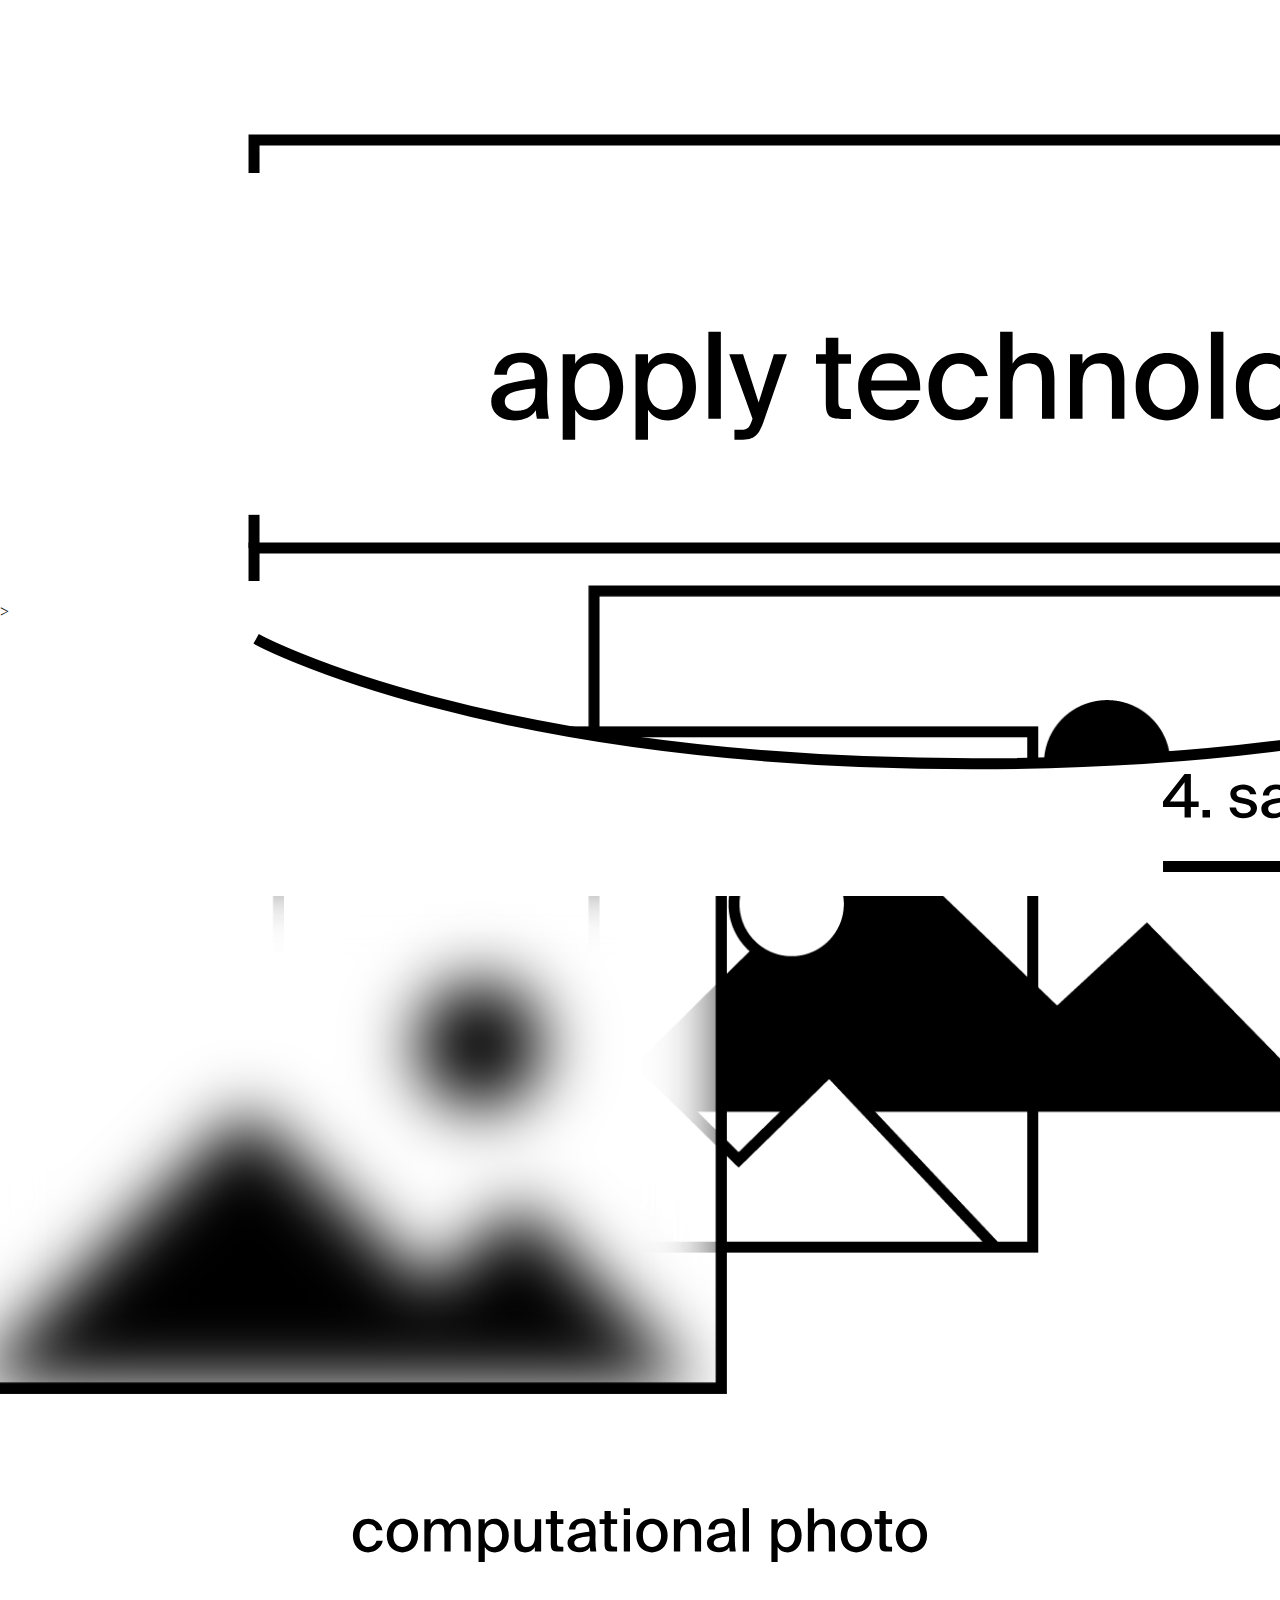
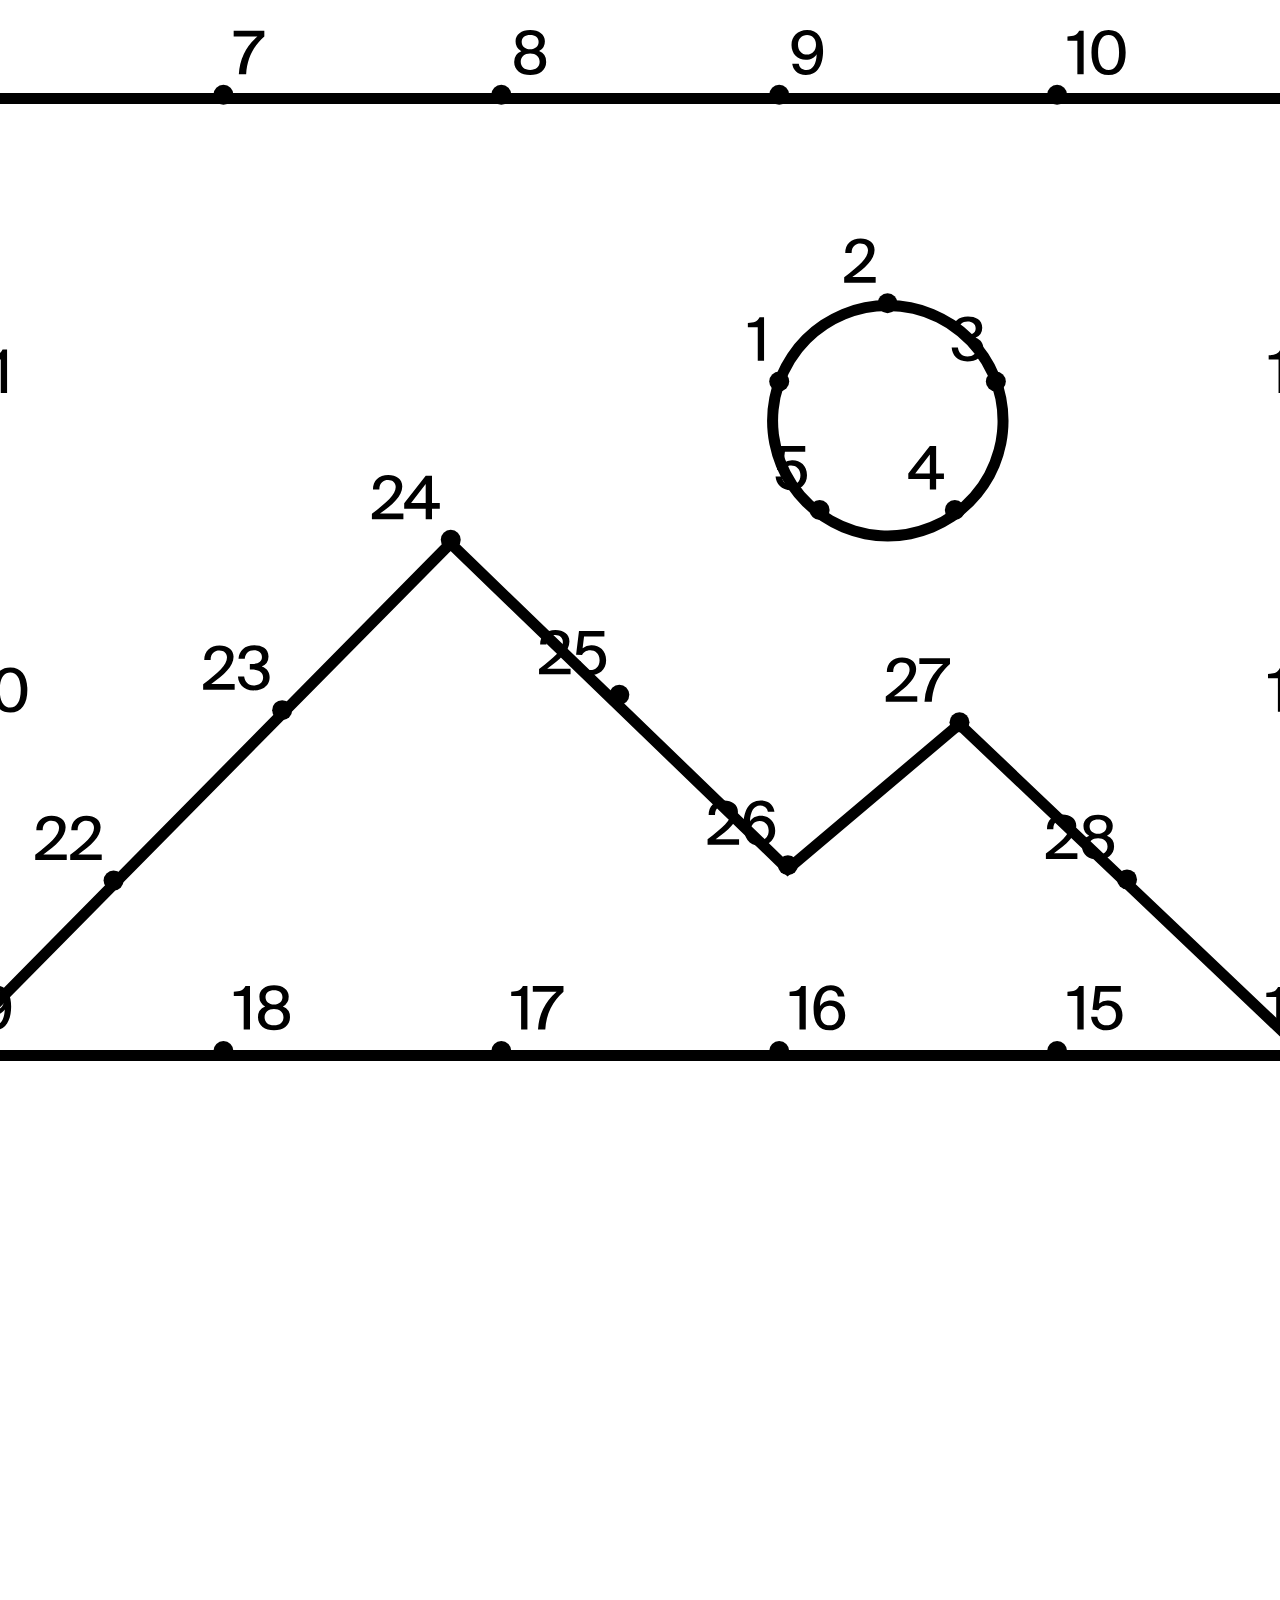
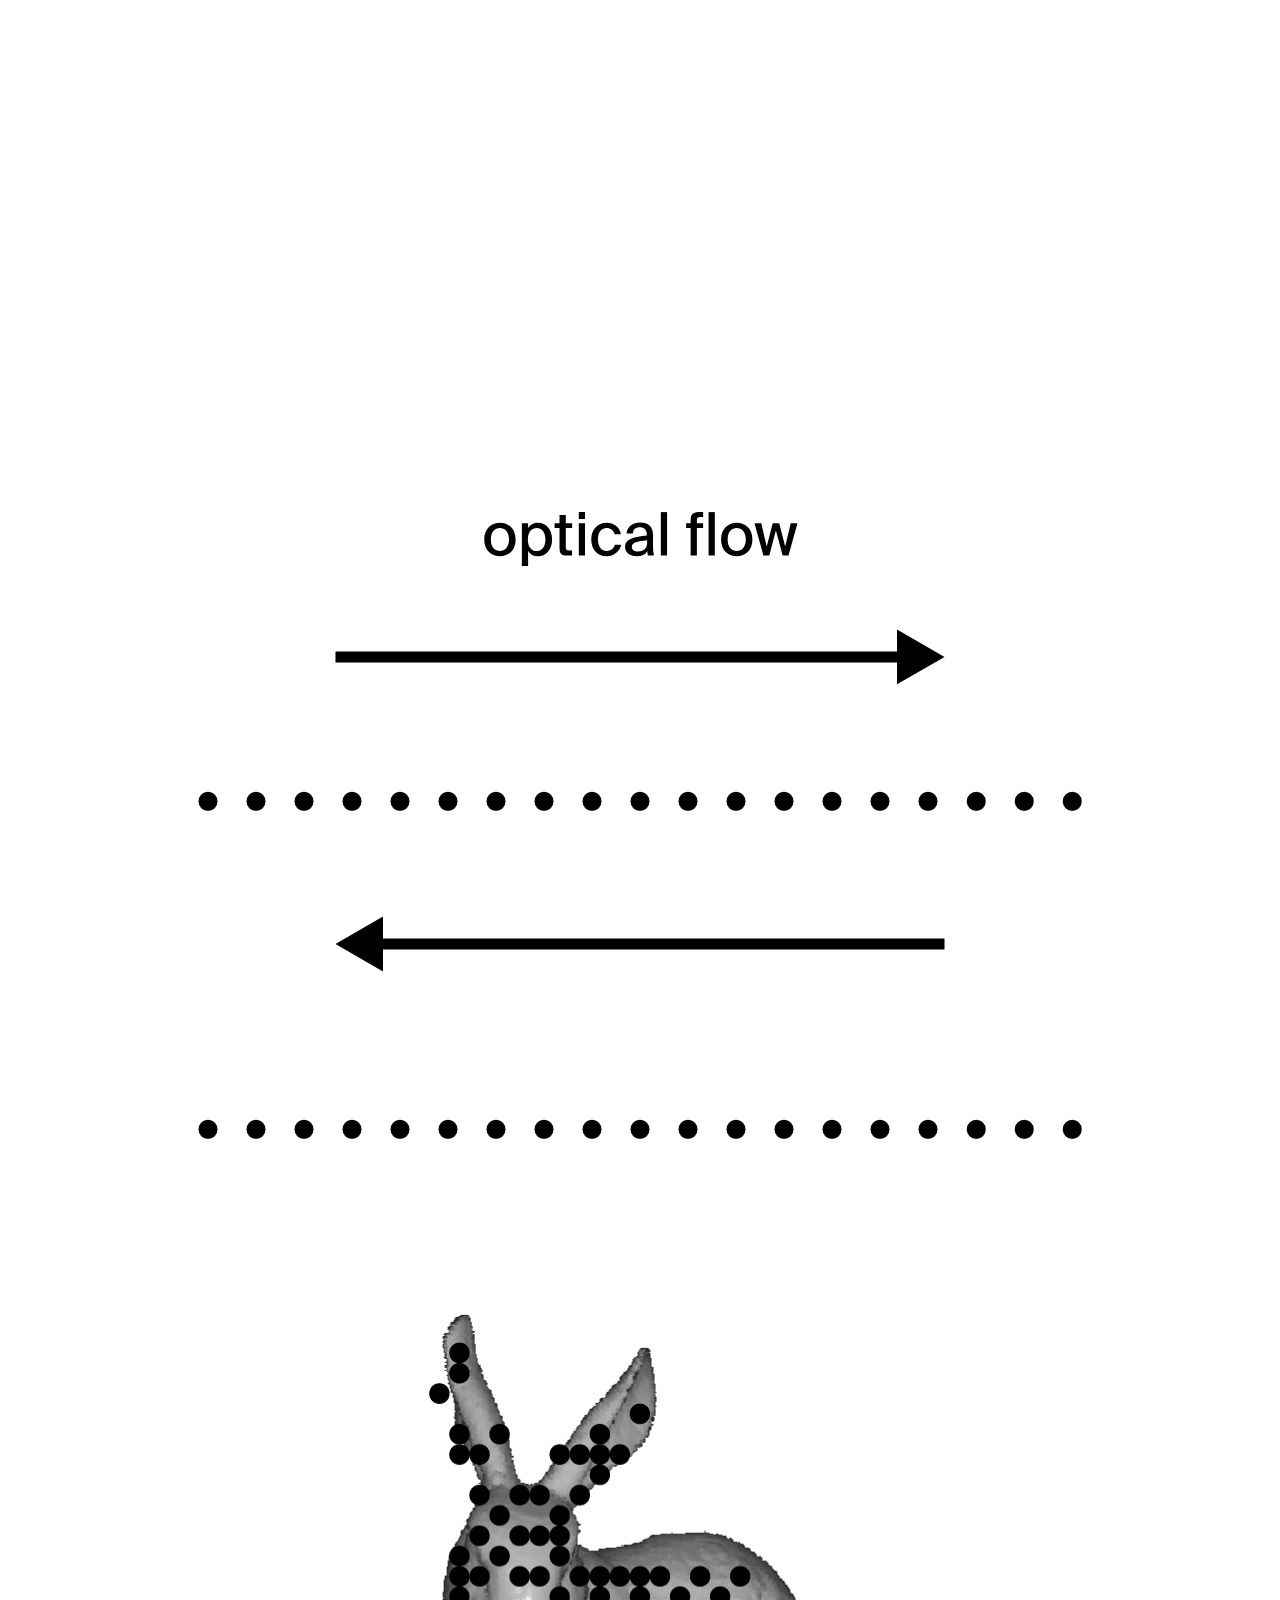
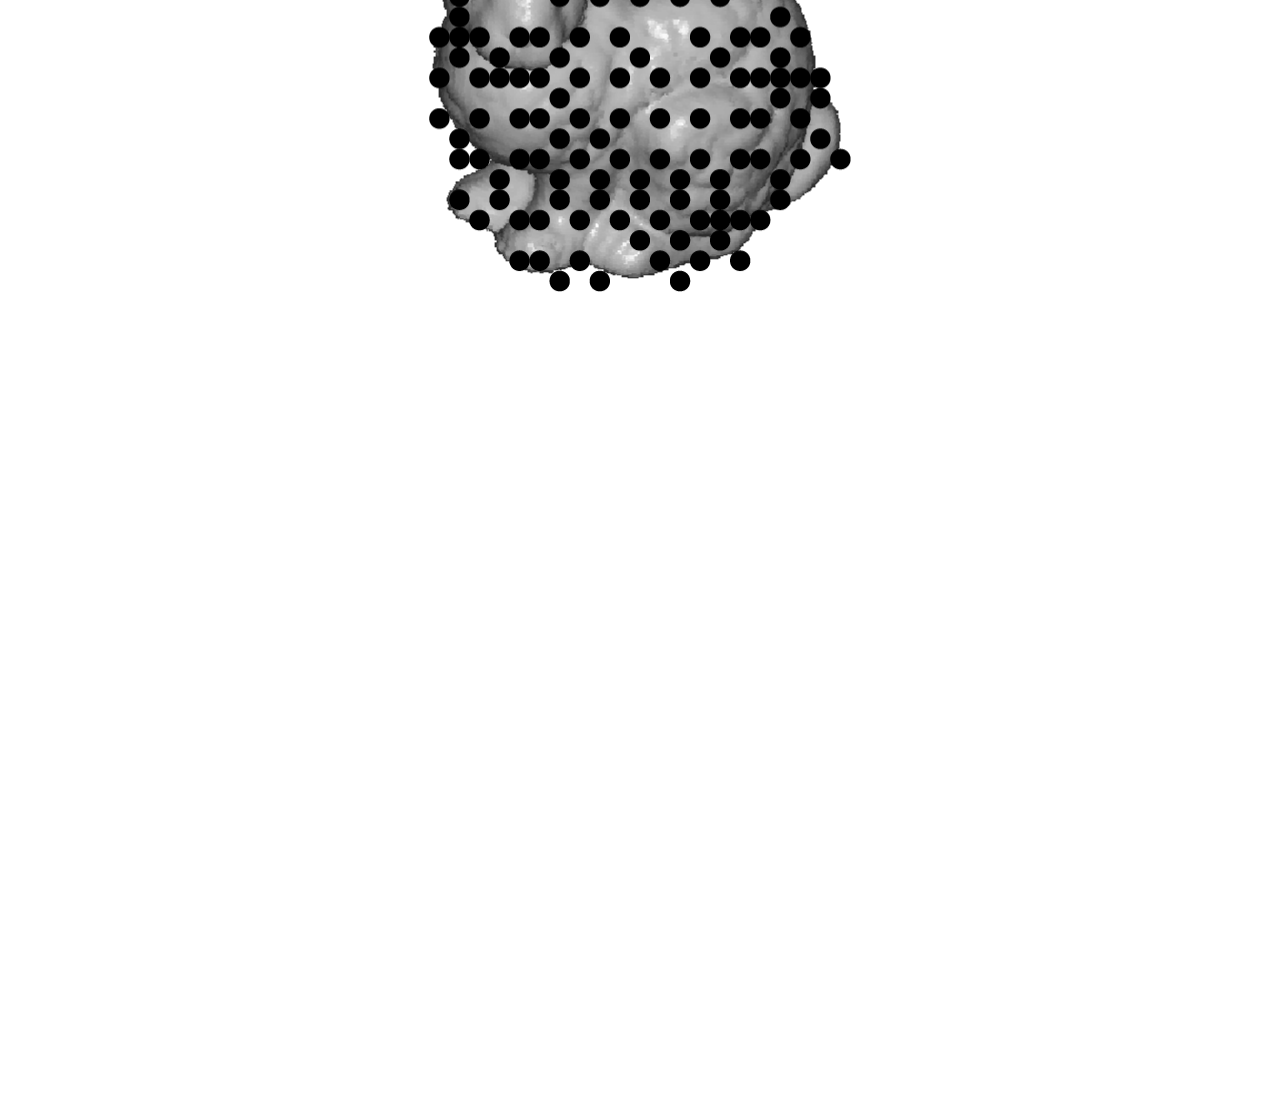
==== apply_technology.html @ 3d33c902 "changes" ====
<!DOCTYPE html>
<html lang="en">
<head>
    <meta charset="UTF-8">
    <meta http-equiv="X-UA-Compatible" content="IE=edge">
    <meta name="viewport" content="width=device-width, initial-scale=1.0">
    <title>apply_technology</title>
    <link rel="stylesheet" href="technology.css">
</head>
<body>
    <div class="top">
        <img src="top.svg" width=1920px>
    </div>

    <div class="apply">
        <img src="3_apply_technology/SVG/apply_technology_1.svg" width=1920px>
    </div>

    <div class="bottom">
        <div class="button-next-4">
            <p><a href="save_in_memory.html"><img src="3_apply_technology/SVG/button_next_4_2.svg" width=757.0739px></a></p>
        </div>
        <img src="bottom.svg" width=1920px>
    </div>
    
    <div class="children">
        <div class="placeholder">
            <div class="pics">
                <div class="pics">
                    <img src="3_apply_technology/1x/photos_layers.png" width=1427.1111px>
                </div>
            </div>

            <div class="comput">
            <img src="3_apply_technology/SVG/computational_photo_2.svg" width=1920px>
            </div>

            <div class="comp_photo_dots">
                <img src="3_apply_technology/SVG/comp_photo_dots.svg" width=1409.4703px>
            </div>

            <div class="comp_photo_lines">
                <img src="3_apply_technology/SVG/comp_photo_lines.svg" width=1409.4703px>
            </div>

            <div class="opt_flow">
                <img src="3_apply_technology/SVG/optical_flow_2.svg" width=1920px>
            </div>

            <div class="marq">
                <marquee behavior="alternate" direction="right">•  •  •  •  •  •  •  •  •  •  •  •  •  •  •  •  •  •  • </marquee>
            </div>

            <div class="arrow">
                <img src="3_apply_technology/SVG/arrow_left.svg" width=1920px>
            </div>

            <div class="marq">
                <marquee behavior="alternate" direction="right">•  •  •  •  •  •  •  •  •  •  •  •  •  •  •  •  •  •  • </marquee>
            </div>

            <div class="bunny_photo">
                <img src="3_apply_technology/1x/bunny_1.png" width=1920px>
            </div>

            <div class="bunny_points">
                <img src="3_apply_technology/1x/bunny_points.png" width=421.0702px>
            </div>

        </div>>
    </div>>

</body>
</html>
---- technology.css ----
html {
    cursor: url(cross_cursor.png) 32.3 32.3, default;
}

body {
    max-width: 1920px;
    margin-left: auto;
    margin-right: auto;
    padding: 0;
    height: 600vh;
}

.top {
    position: fixed;
    z-index: 30;
}

.bottom {
    position: fixed;
    bottom: 0;
    z-index: 31;
}

.button-next-4 {
    display: flex;
    position: relative;
    justify-content: flex-end;
    align-items: flex-end;
    bottom: -280px;
    z-index: 100;
}

.placeholder {
    position: absolute;
    width: 1500px;
    margin: 0 auto;
    display: flex;
    justify-content: center;
    flex-direction: column;
    align-items: center;
}

.children {
    position: relative;
    display: flex;
    max-width:1920px;
    margin: 0 auto;
    justify-content: center;
}

.comp_photo_lines {
    top: -1409.6498px;
}

.marq {
    padding-top: 60px;
    font-size: 60pt;
    font-family: 'Suisse Int\'l Book'
}   

.bunny_points {
    position: relative;
    top: -800px;
}

.comp_photo_lines {
    position: relative;
    top: -972px;
}
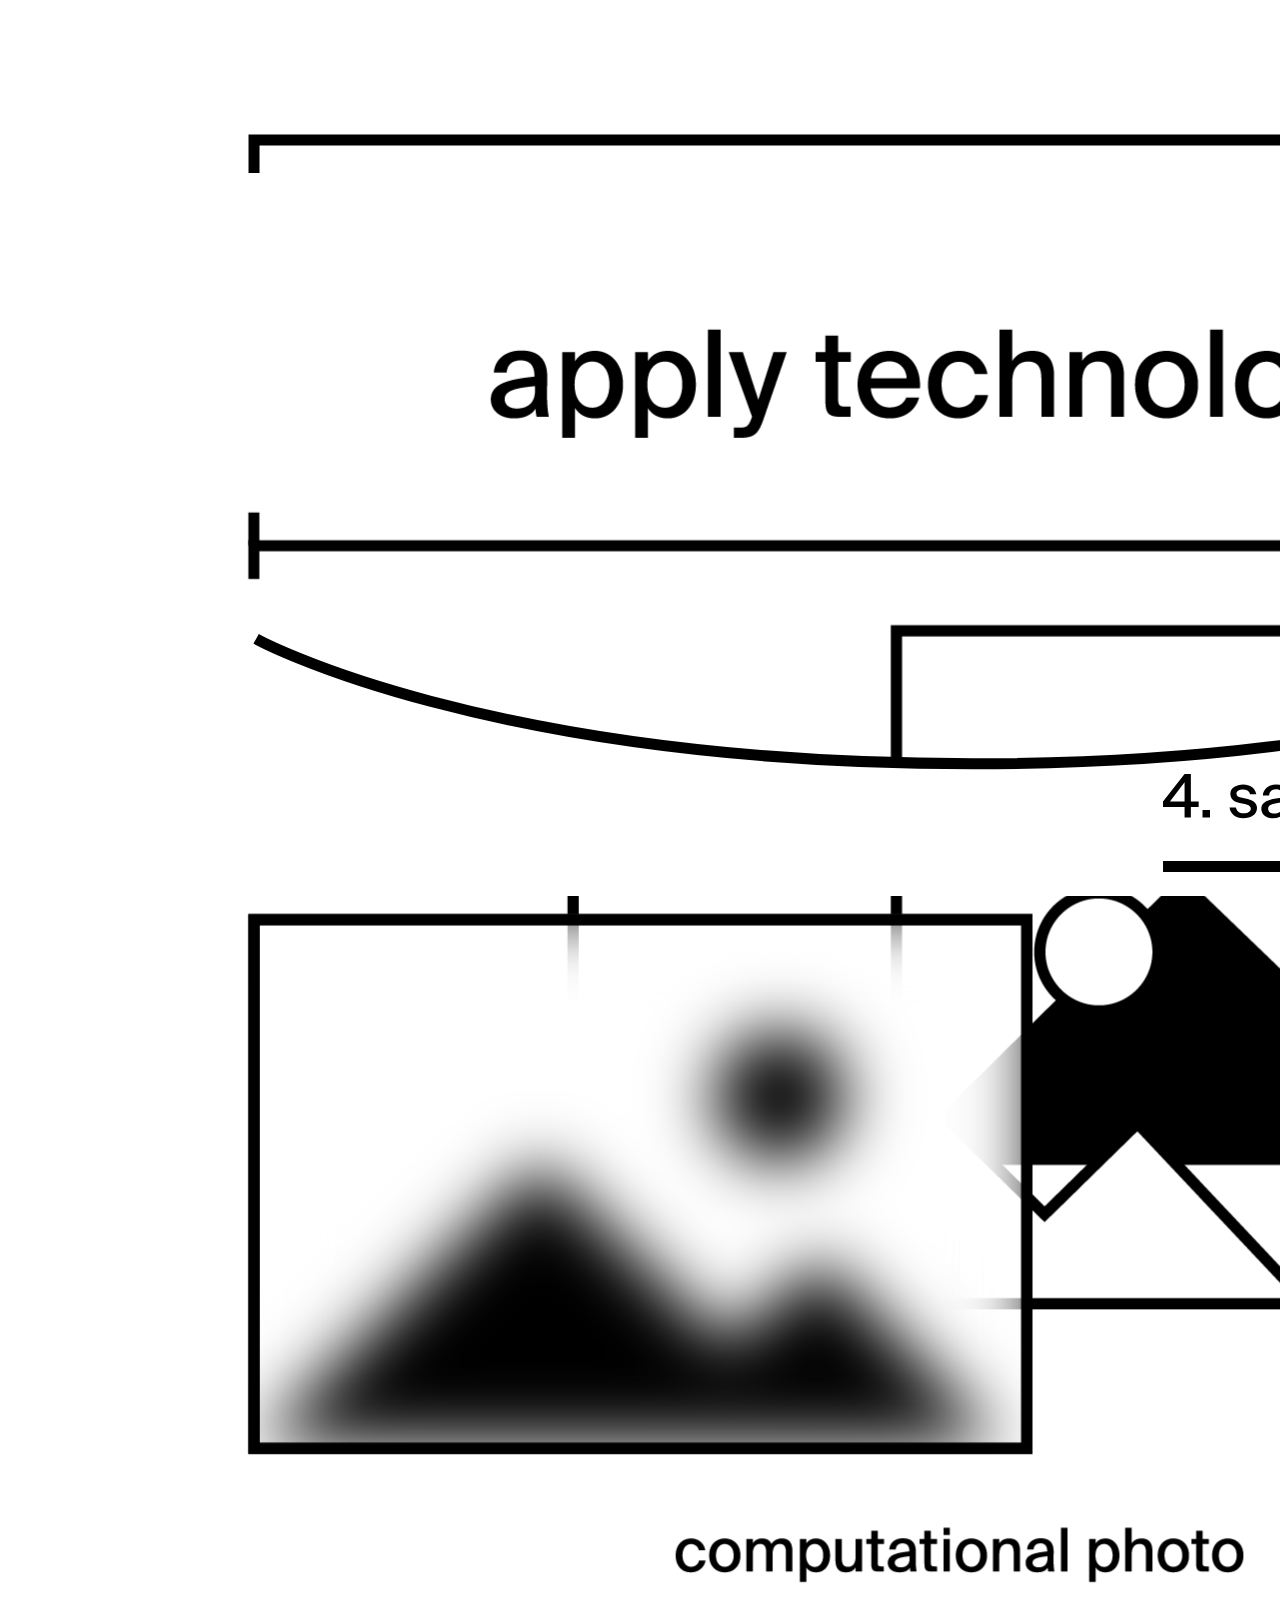
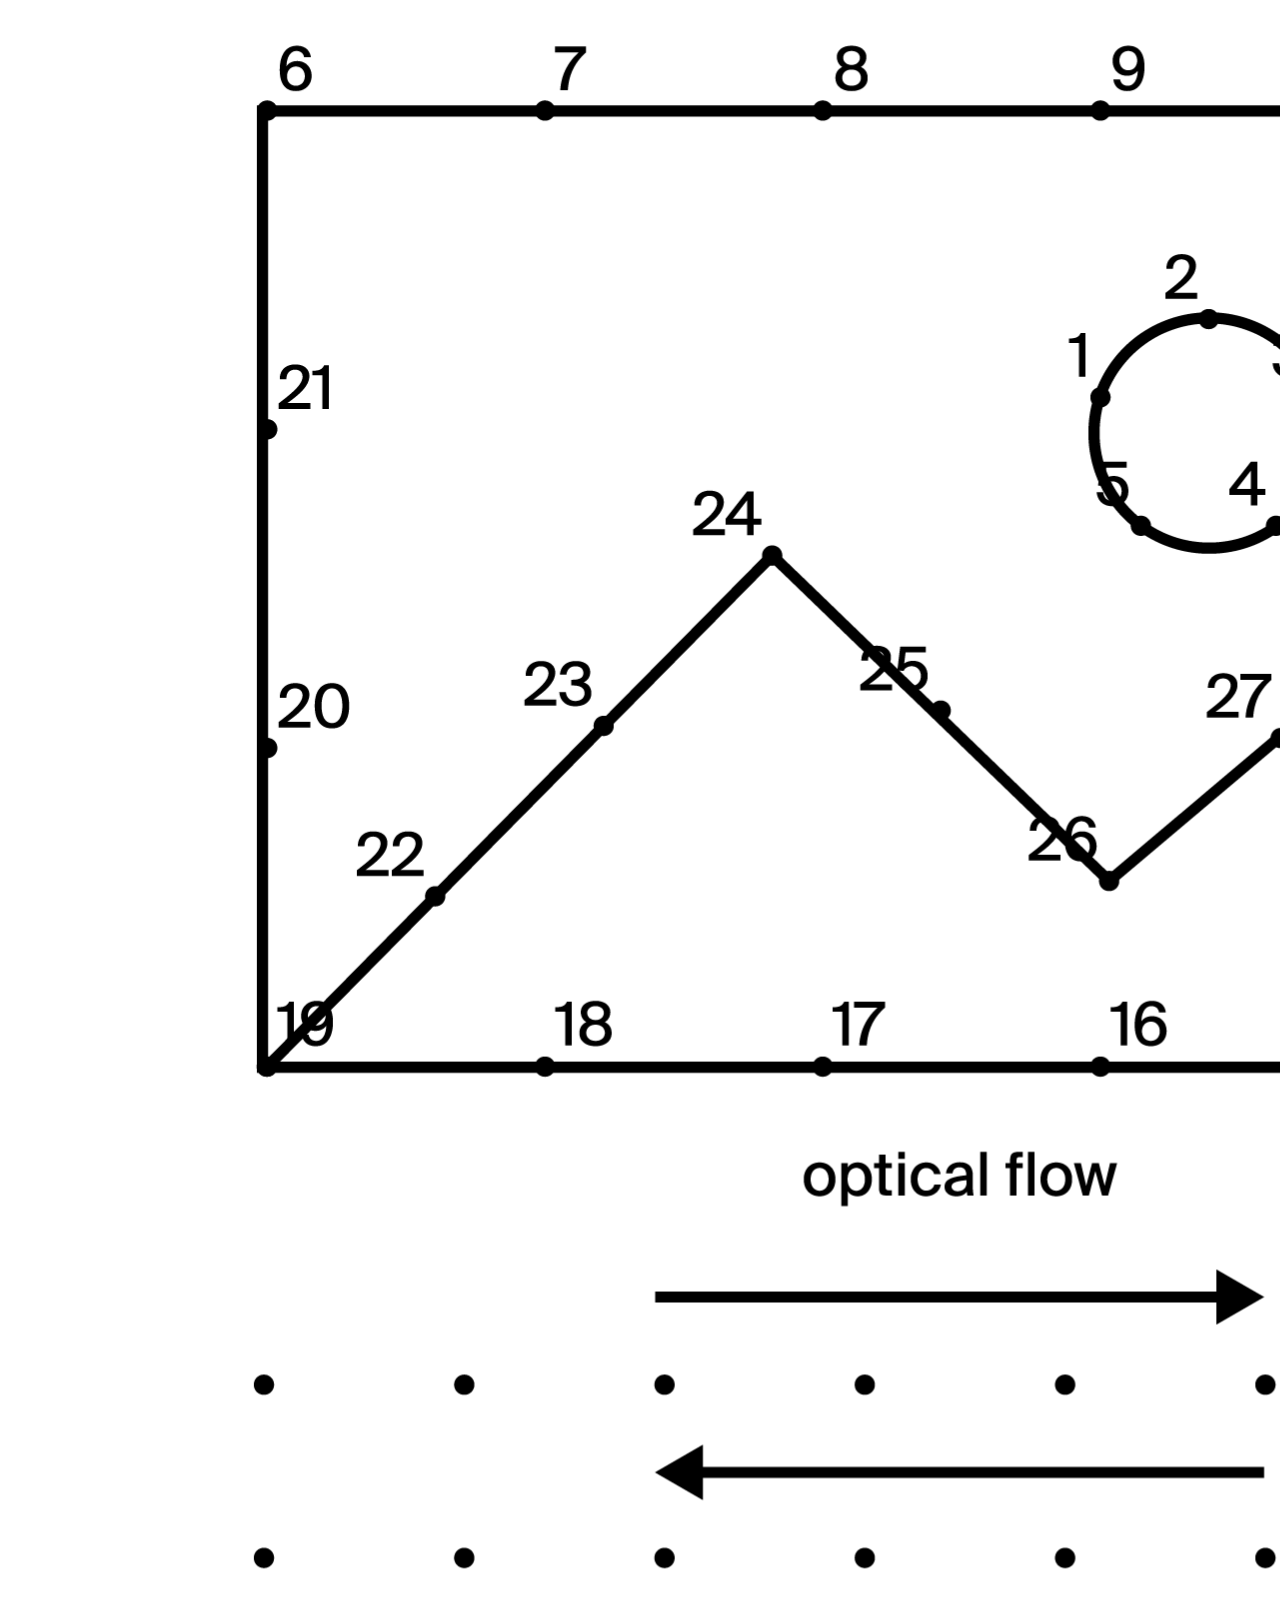
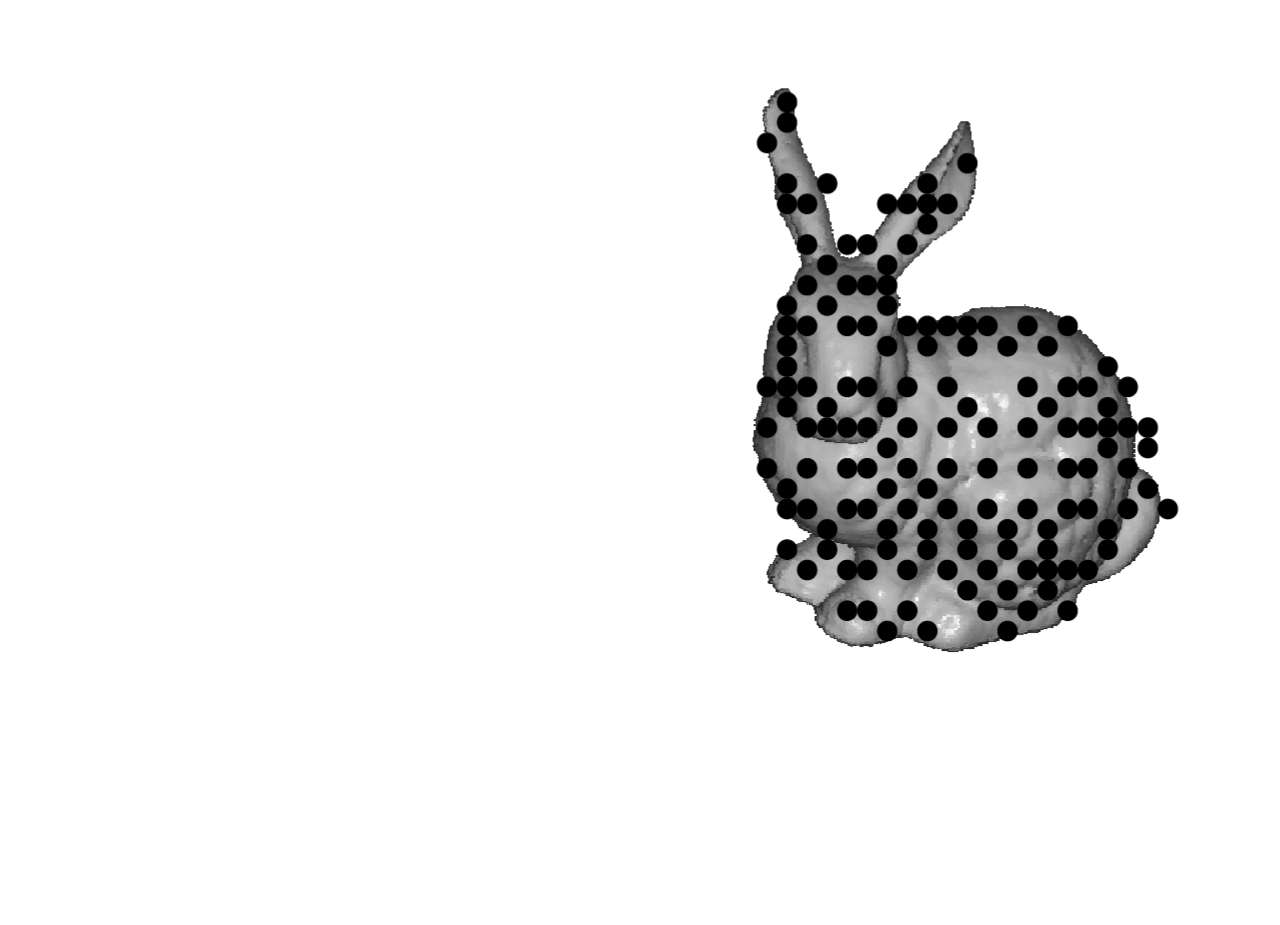
==== commit f9ee5a04: "changes" ====
--- a/apply_technology.html
+++ b/apply_technology.html
@@ -13,7 +13,7 @@
     </div>
 
     <div class="apply">
-        <img src="3_apply_technology/SVG/apply_technology_1.svg" width=1920px>
+        <img src="3_apply_technology/1x/technology_page.png" width=1920px>
     </div>
 
     <div class="bottom">
@@ -23,7 +23,7 @@
         <img src="bottom.svg" width=1920px>
     </div>
     
-    <div class="children">
+    <!-- <div class="children">
         <div class="placeholder">
             <div class="pics">
                 <div class="pics">
@@ -68,7 +68,7 @@
             </div>
 
         </div>>
-    </div>>
+    </div>> -->
 
 </body>
 </html>--- a/technology.css
+++ b/technology.css
@@ -7,7 +7,7 @@
     margin-left: auto;
     margin-right: auto;
     padding: 0;
-    height: 600vh;
+    padding-bottom: 254.6307px ;
 }
 
 .top {
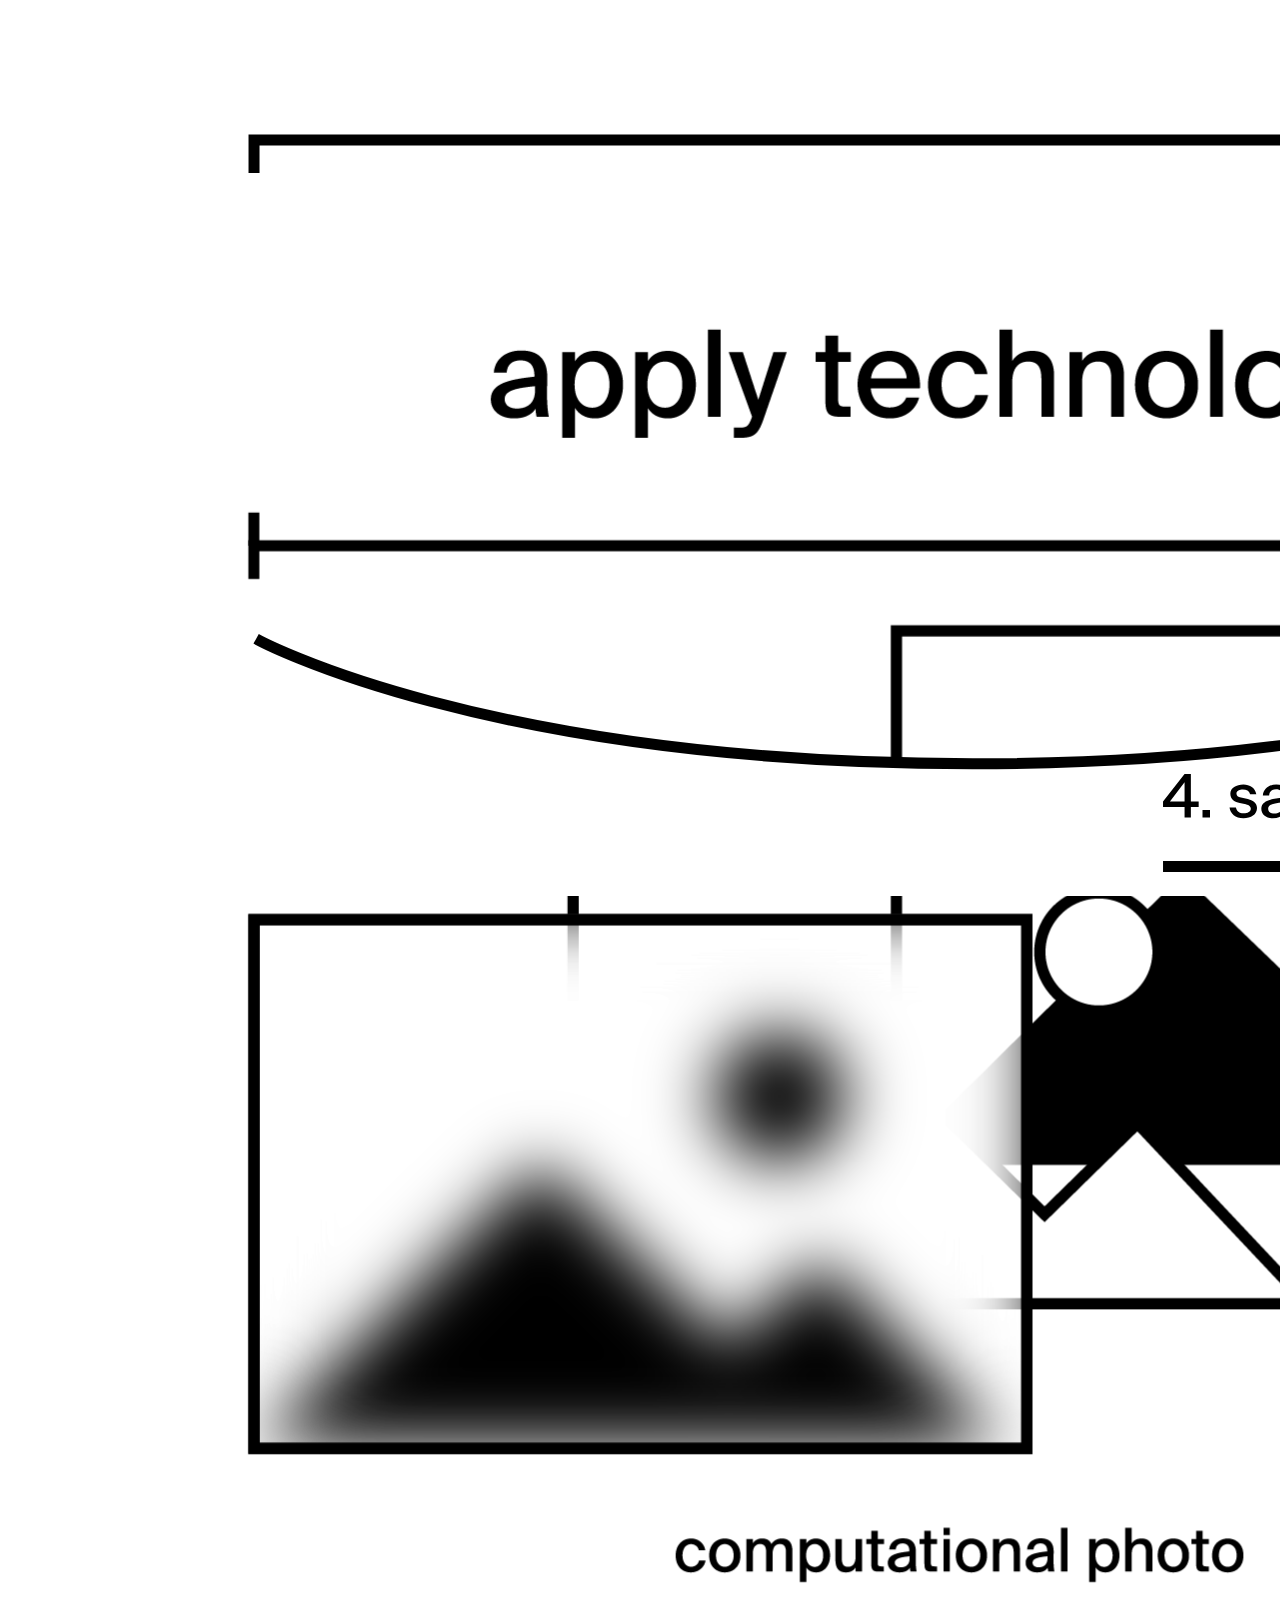
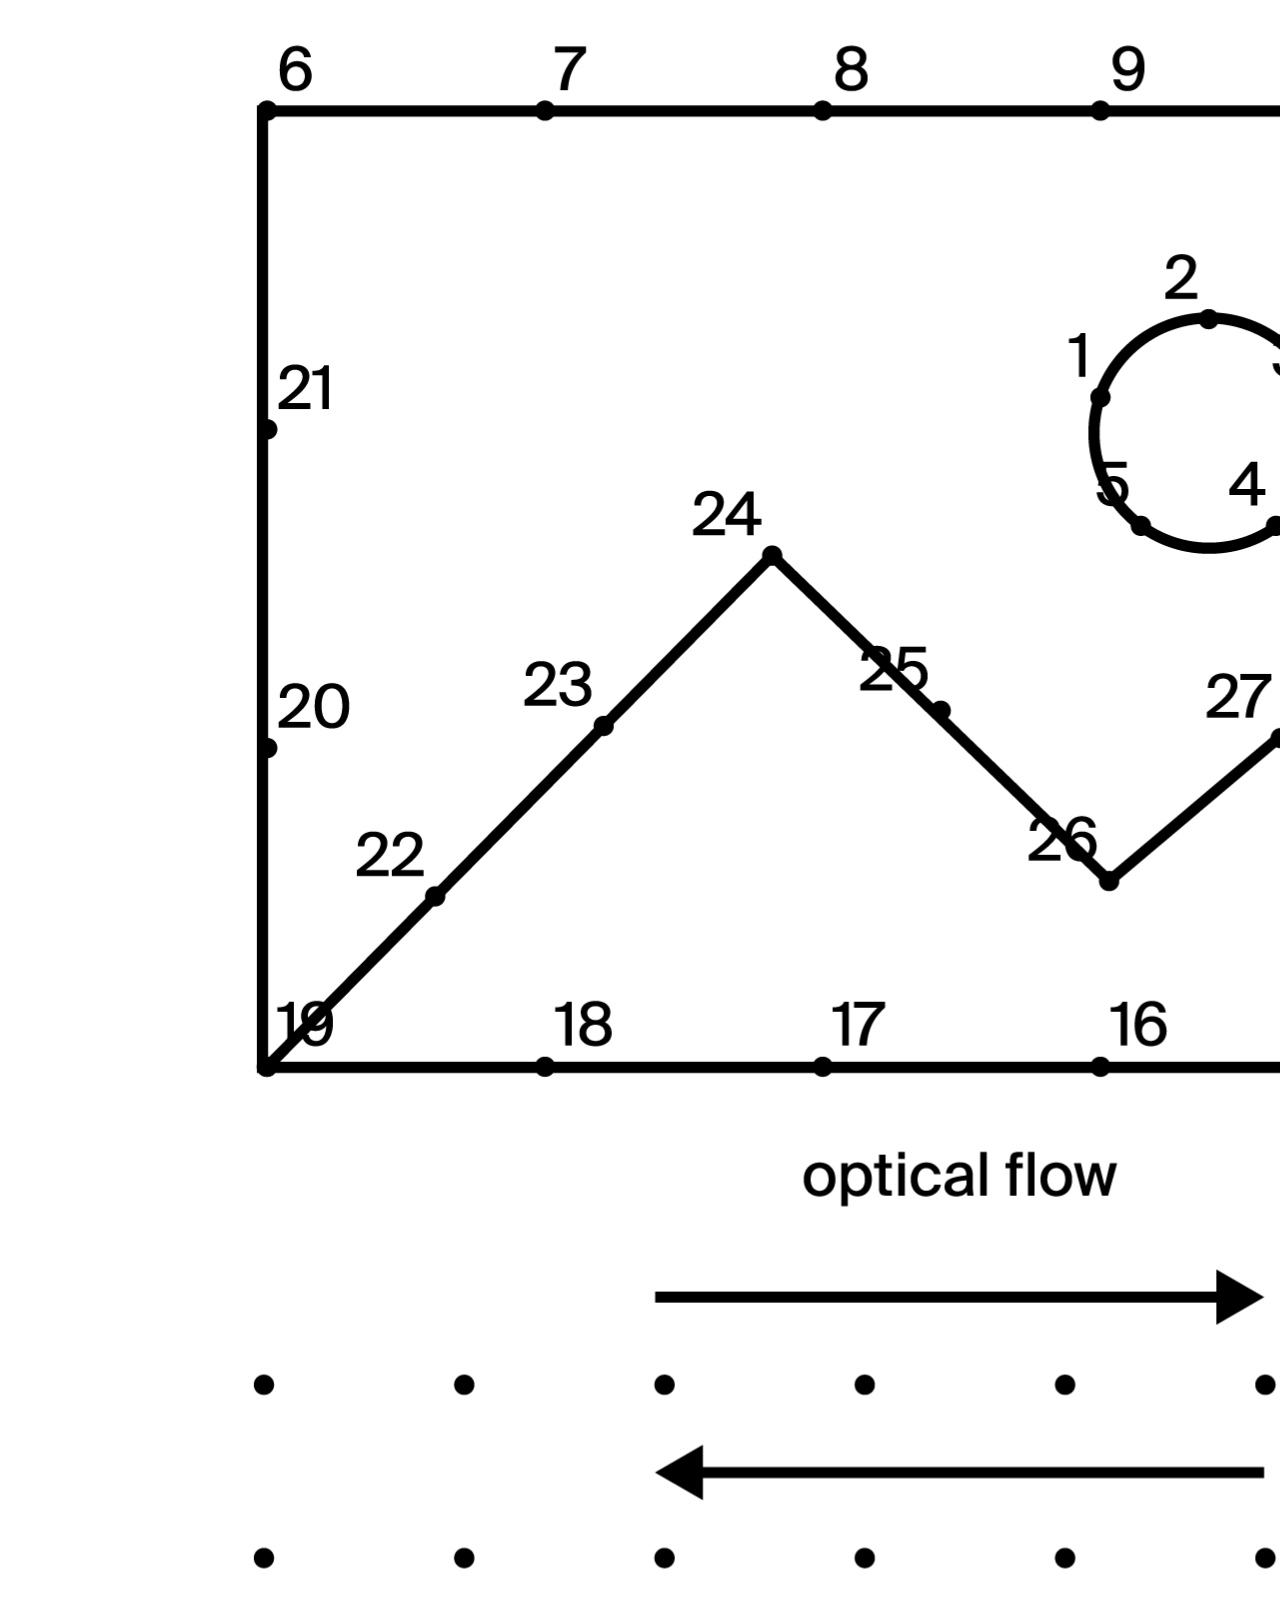
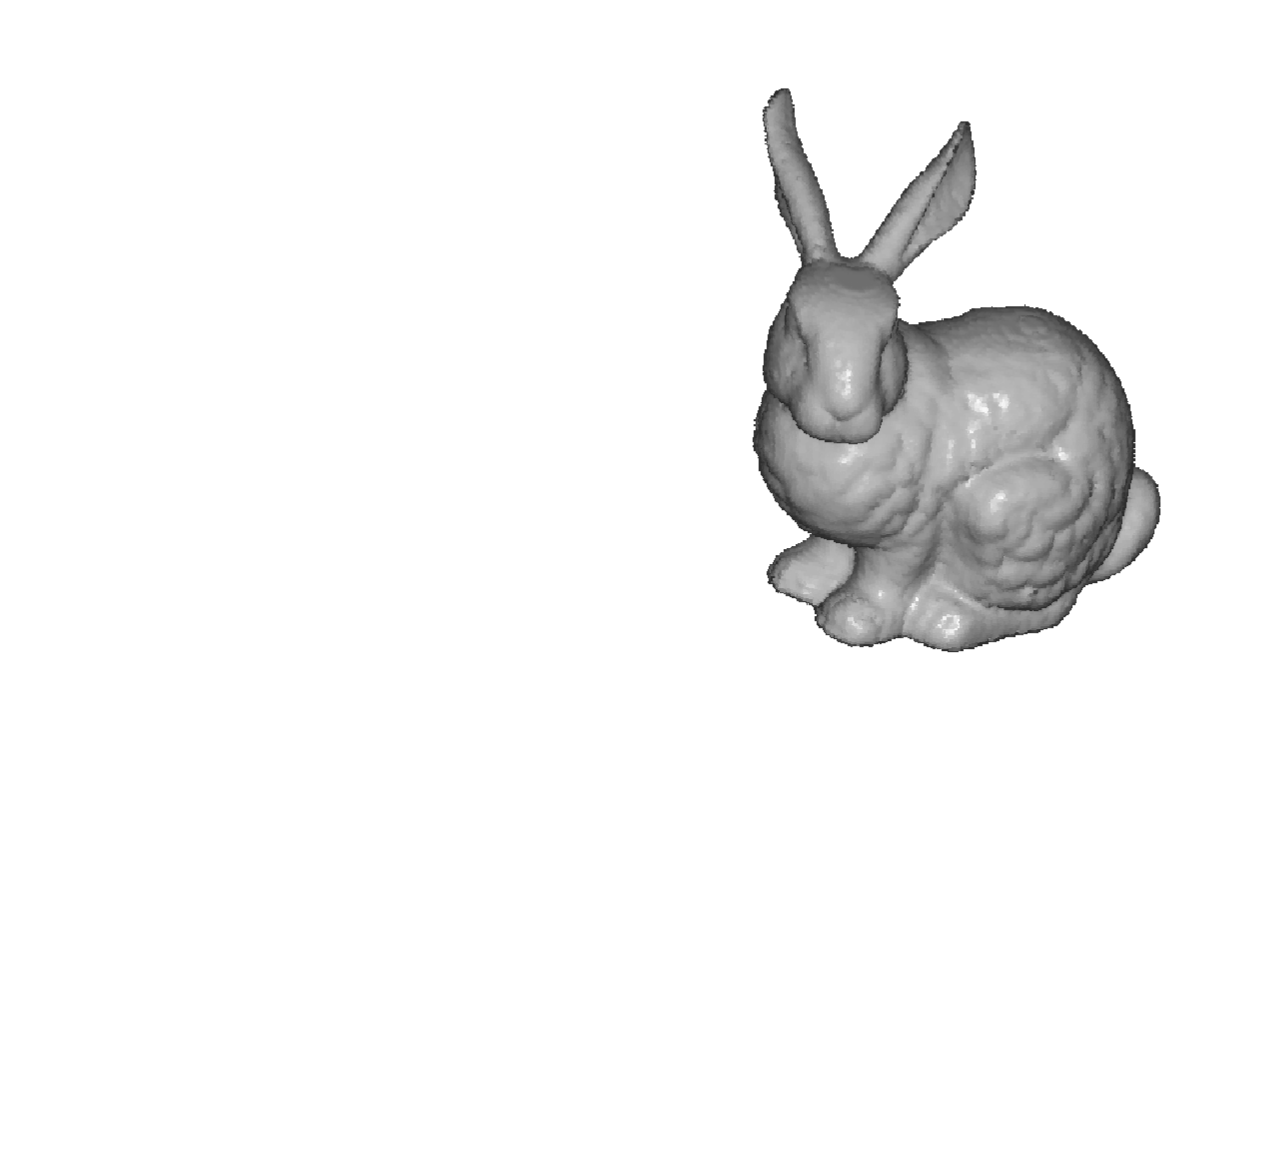
==== commit 3c3f0b33: "changes_site" ====
--- a/apply_technology.html
+++ b/apply_technology.html
@@ -13,7 +13,7 @@
     </div>
 
     <div class="apply">
-        <img src="3_apply_technology/1x/technology_page.png" width=1920px>
+        <background-image><img src="3_apply_technology/1x/technology__.png" width=1920px></background-image>
     </div>
 
     <div class="bottom">
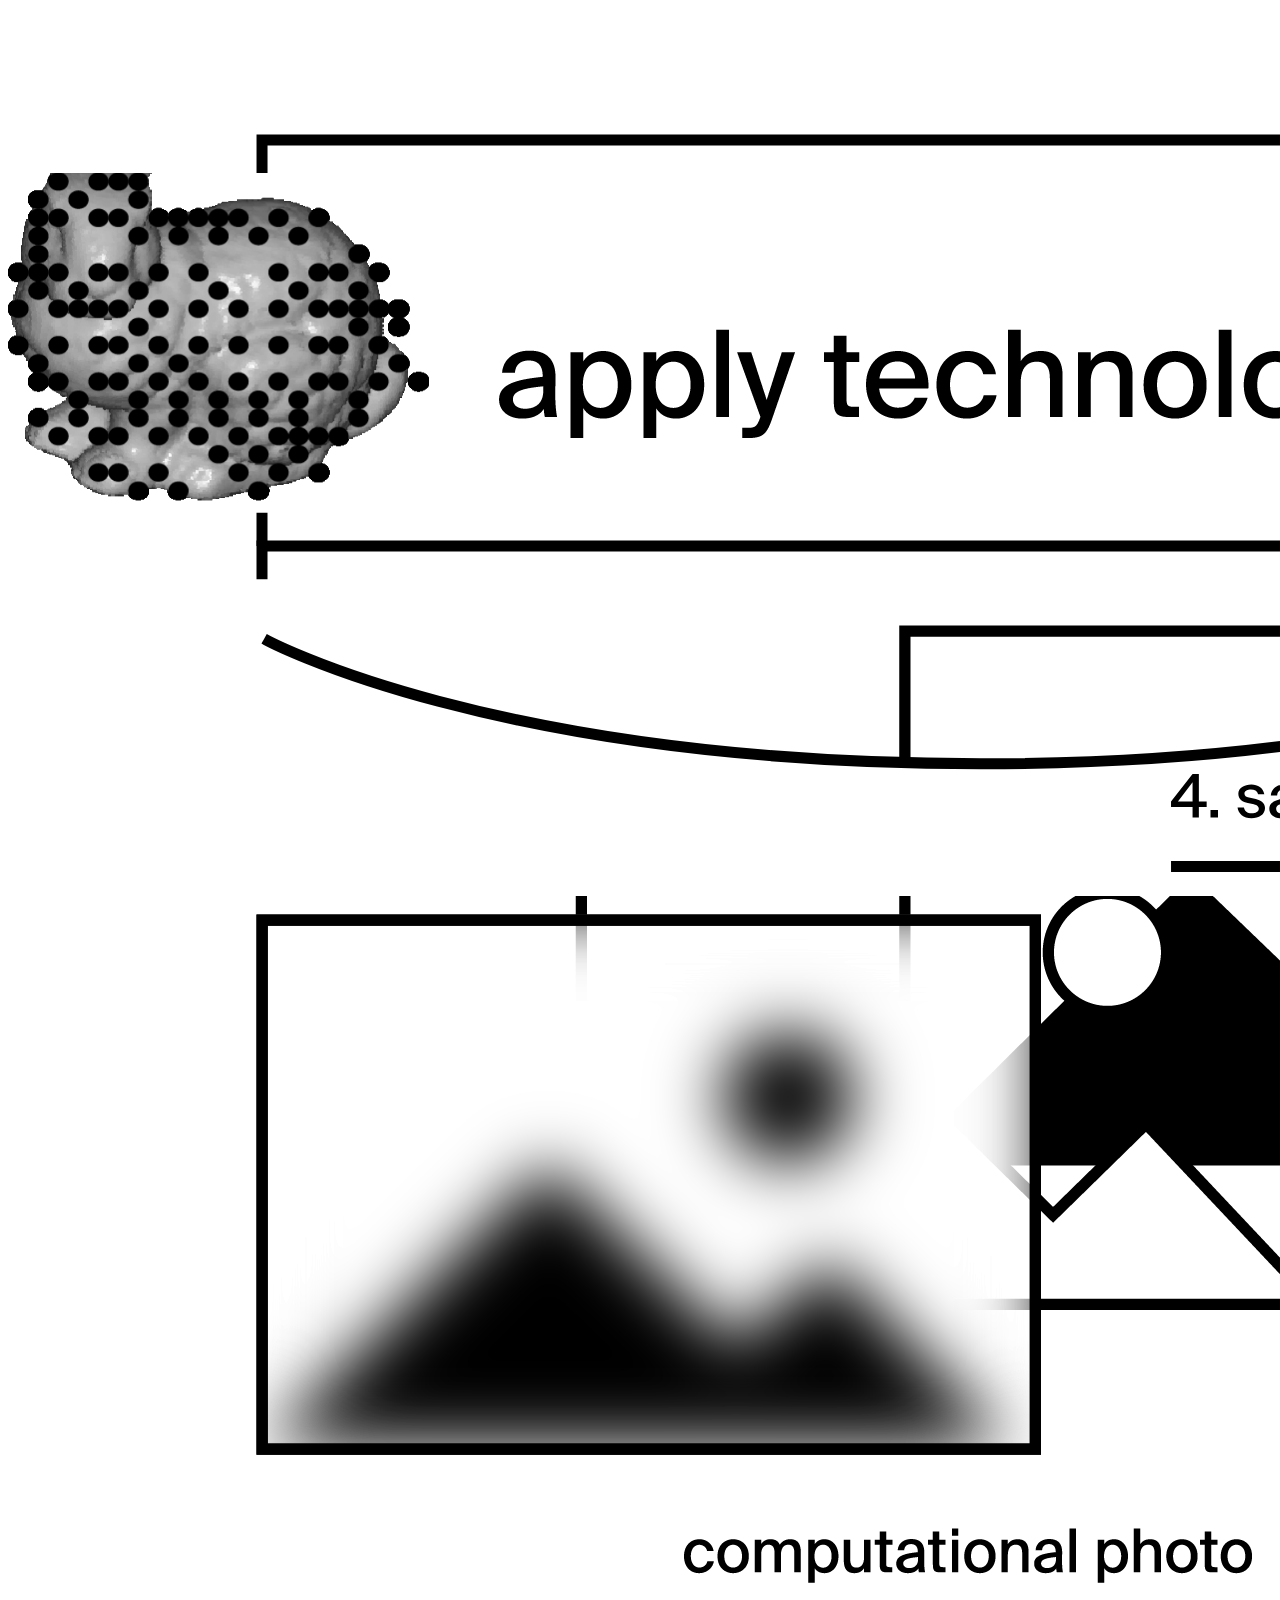
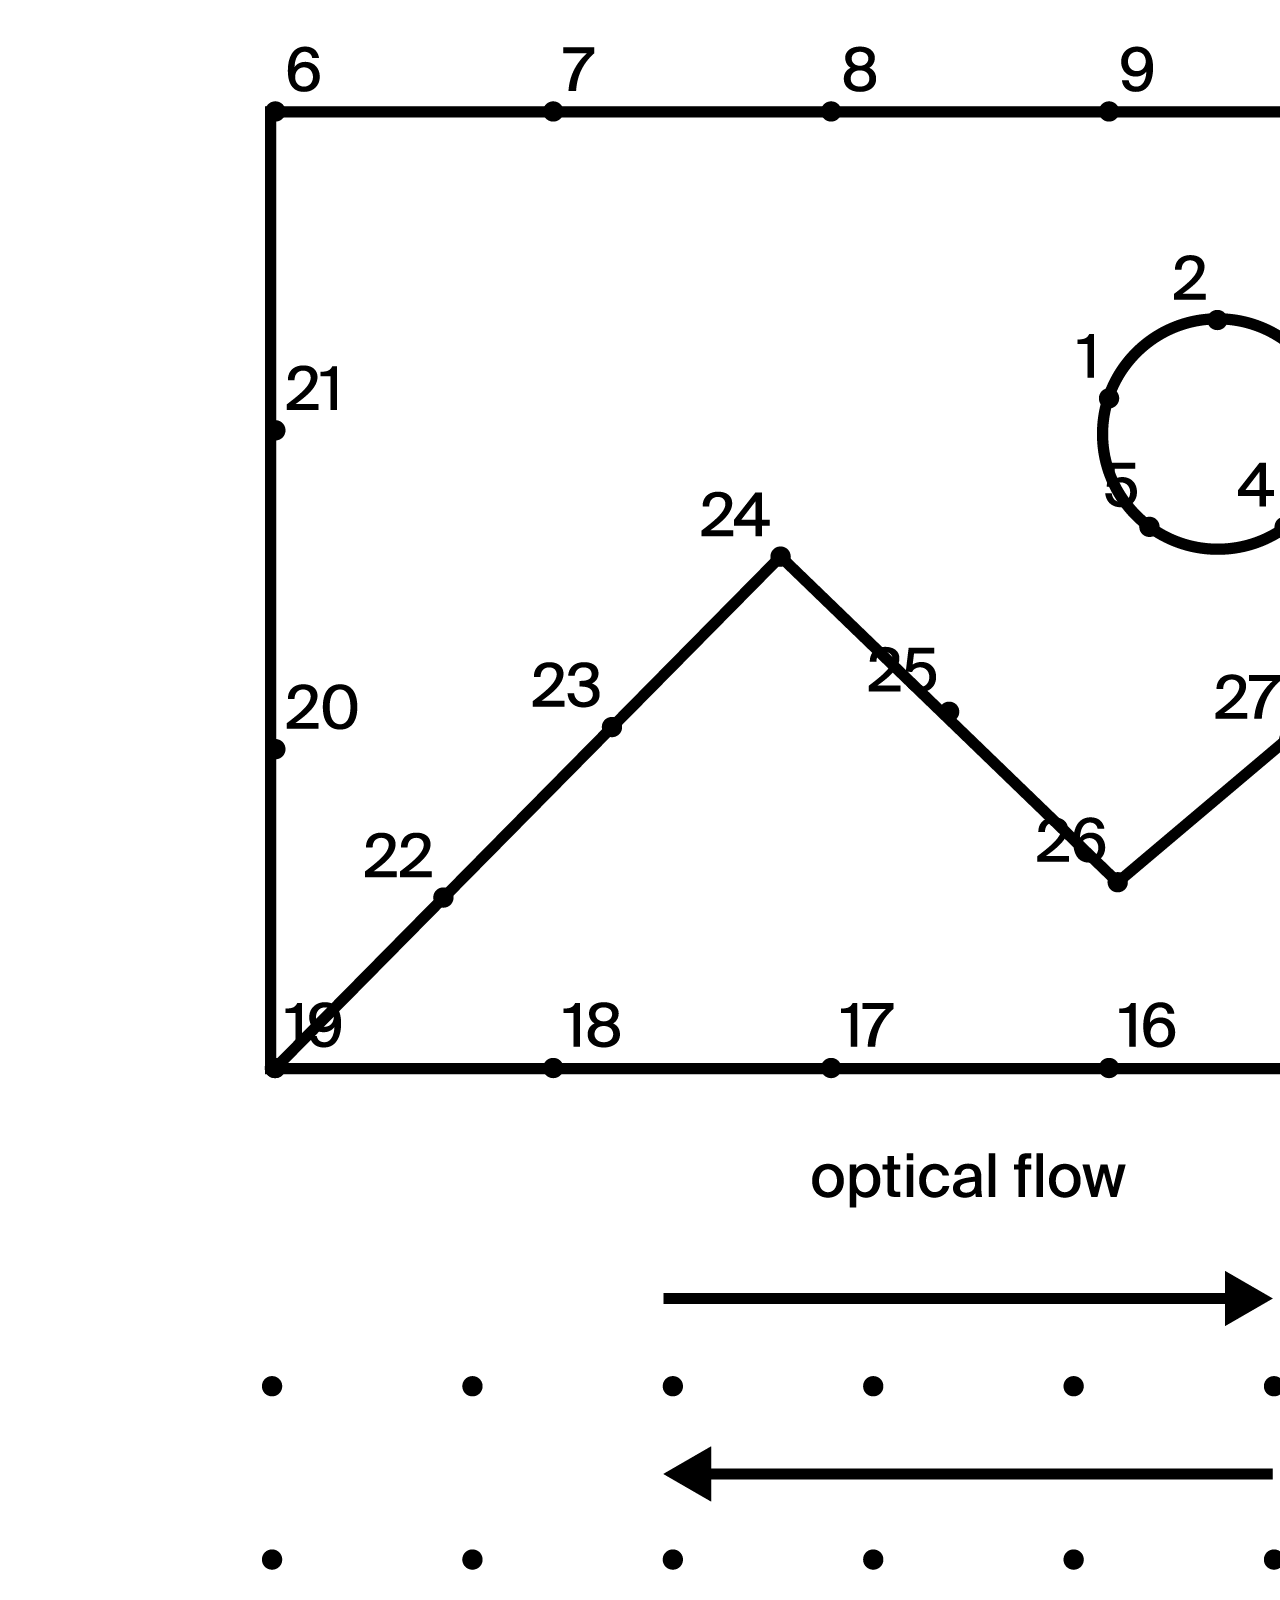
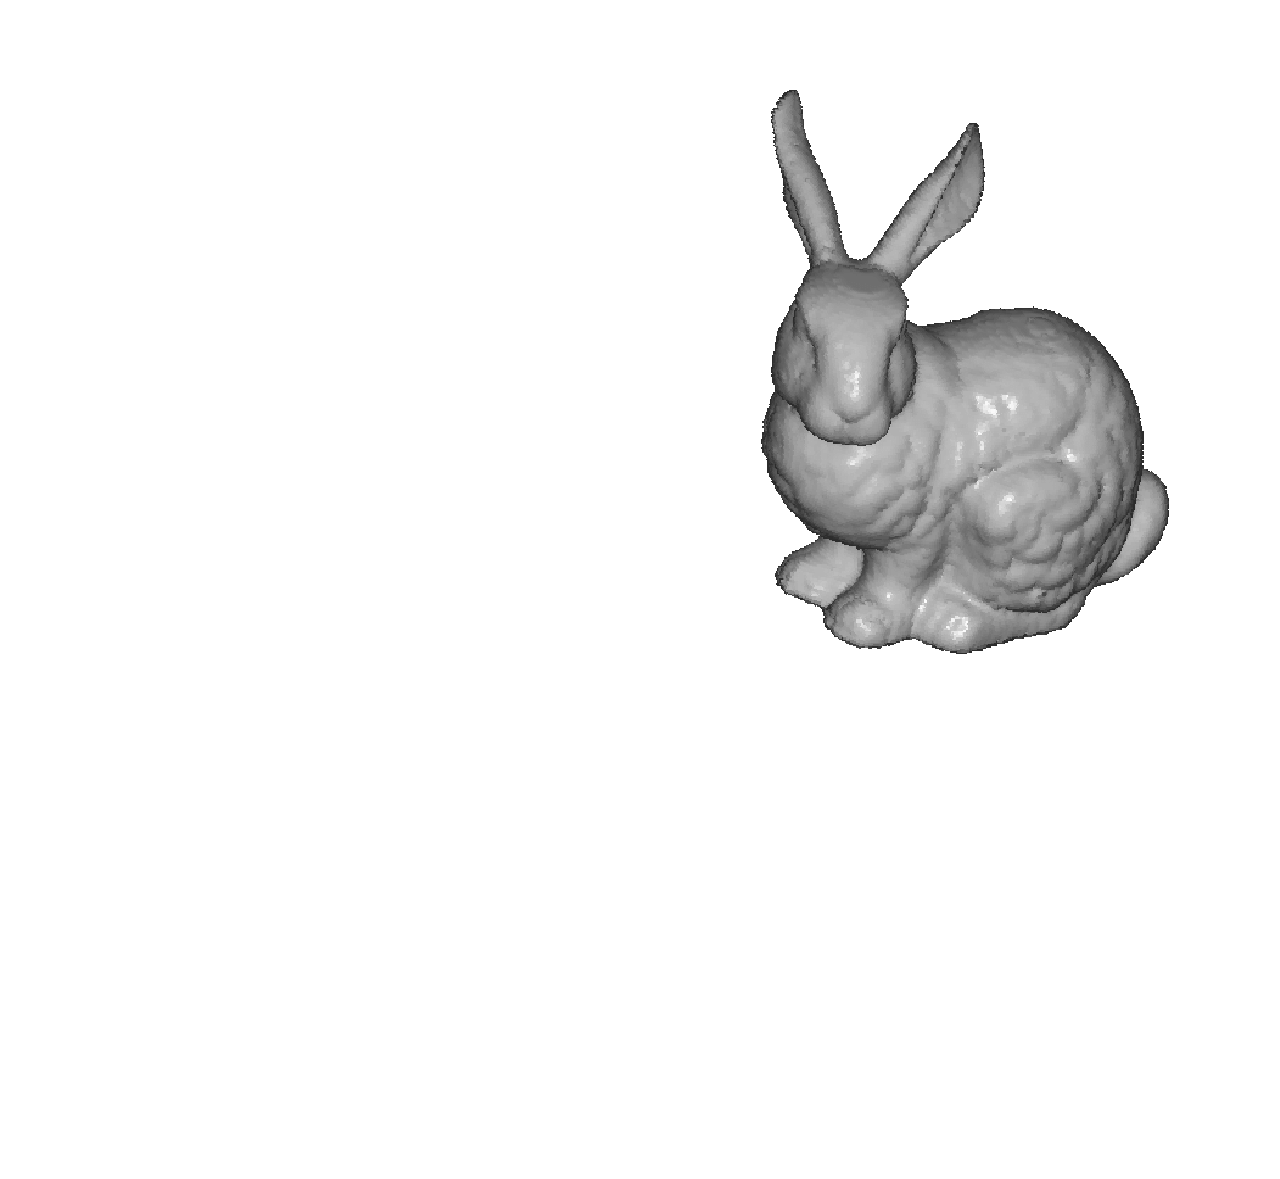
==== commit bff2890d: "canvas" ====
--- a/apply_technology.html
+++ b/apply_technology.html
@@ -11,10 +11,9 @@
     <div class="top">
         <img src="top.svg" width=1920px>
     </div>
-
-    <div class="apply">
+    <!-- <div class="apply">
         <background-image><img src="3_apply_technology/1x/technology__.png" width=1920px></background-image>
-    </div>
+    </div> -->
 
     <div class="bottom">
         <div class="button-next-4">
@@ -71,4 +70,6 @@
     </div>> -->
 
 </body>
+    <canvas></canvas>
+    <script src="app.js"></script>
 </html>--- a/technology.css
+++ b/technology.css
@@ -4,10 +4,16 @@
 
 body {
     max-width: 1920px;
-    margin-left: auto;
-    margin-right: auto;
+    margin-left: 0 auto;
+    margin-right: 0 auto;
     padding: 0;
     padding-bottom: 254.6307px ;
+}
+
+canvas {
+    background-image: url(3_apply_technology/1x/technology__.png);
+    width: 1920px;
+    height: 4104px;
 }
 
 .top {
